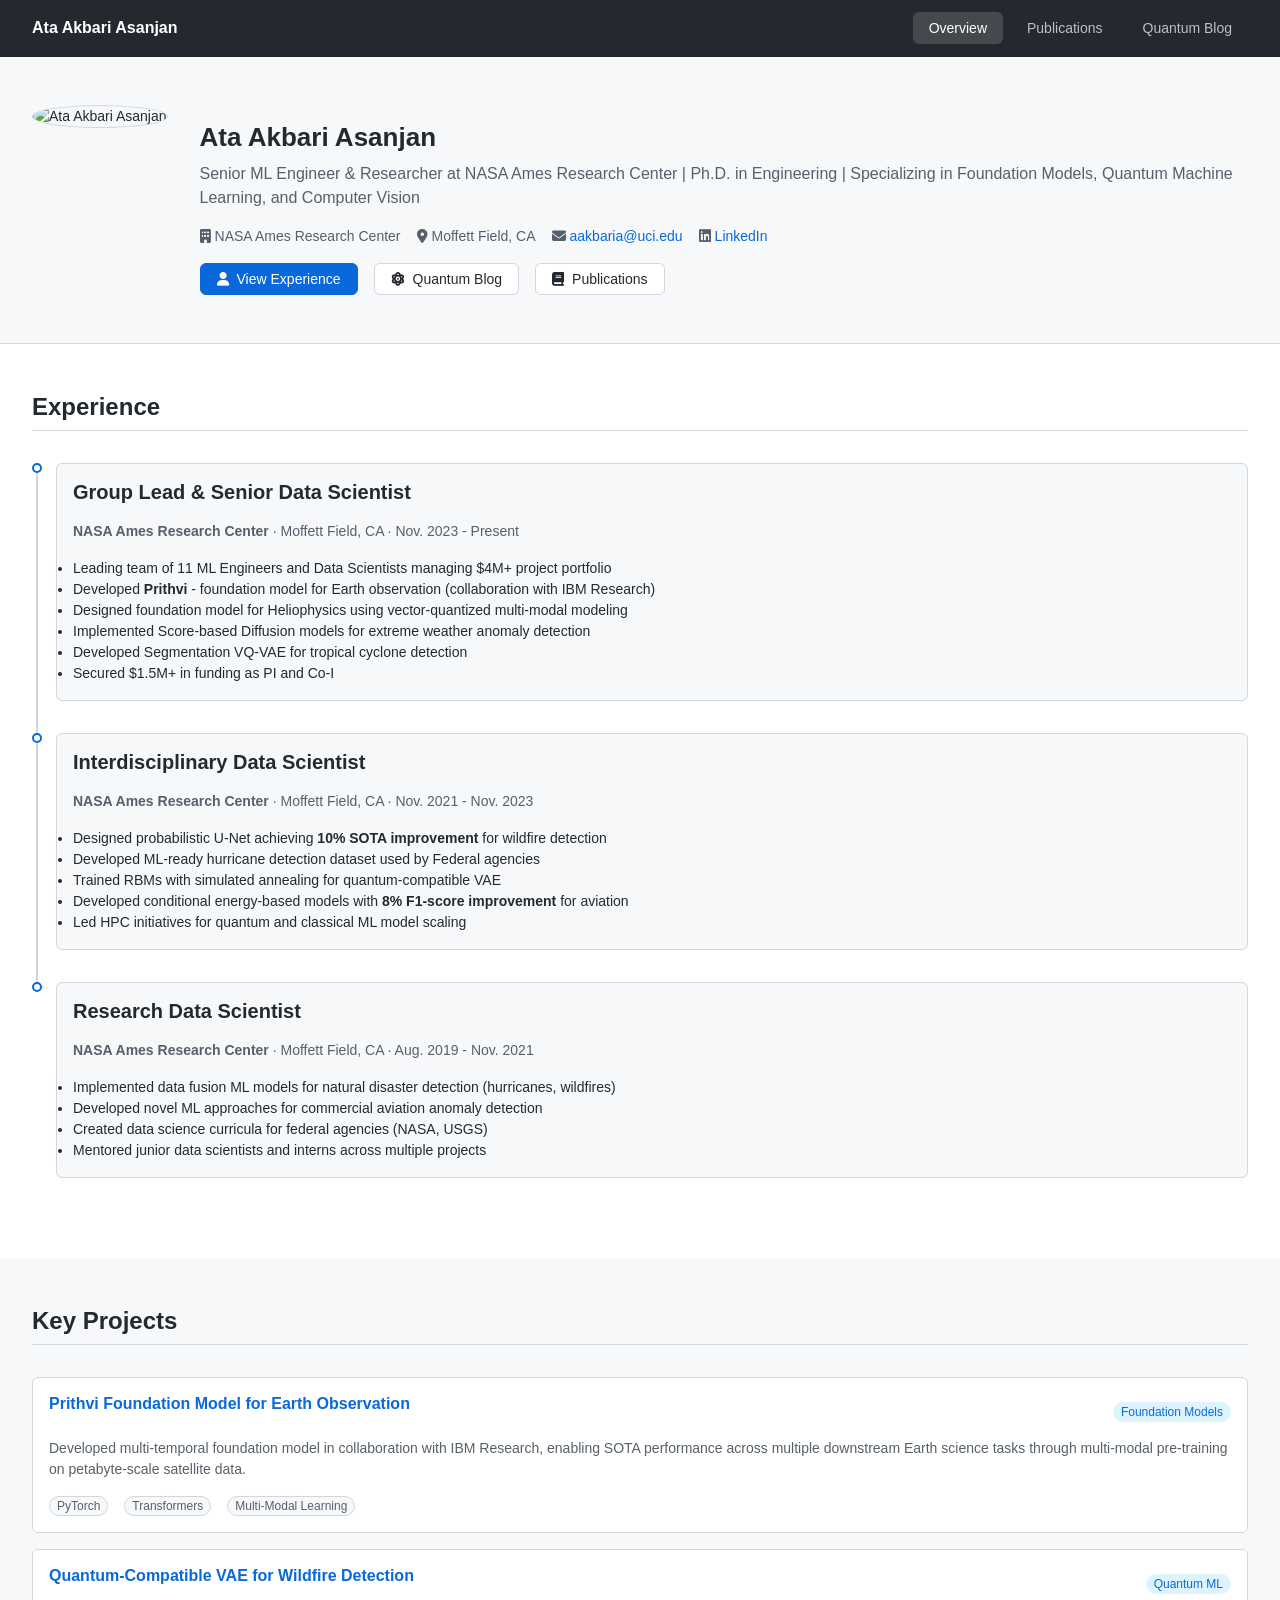
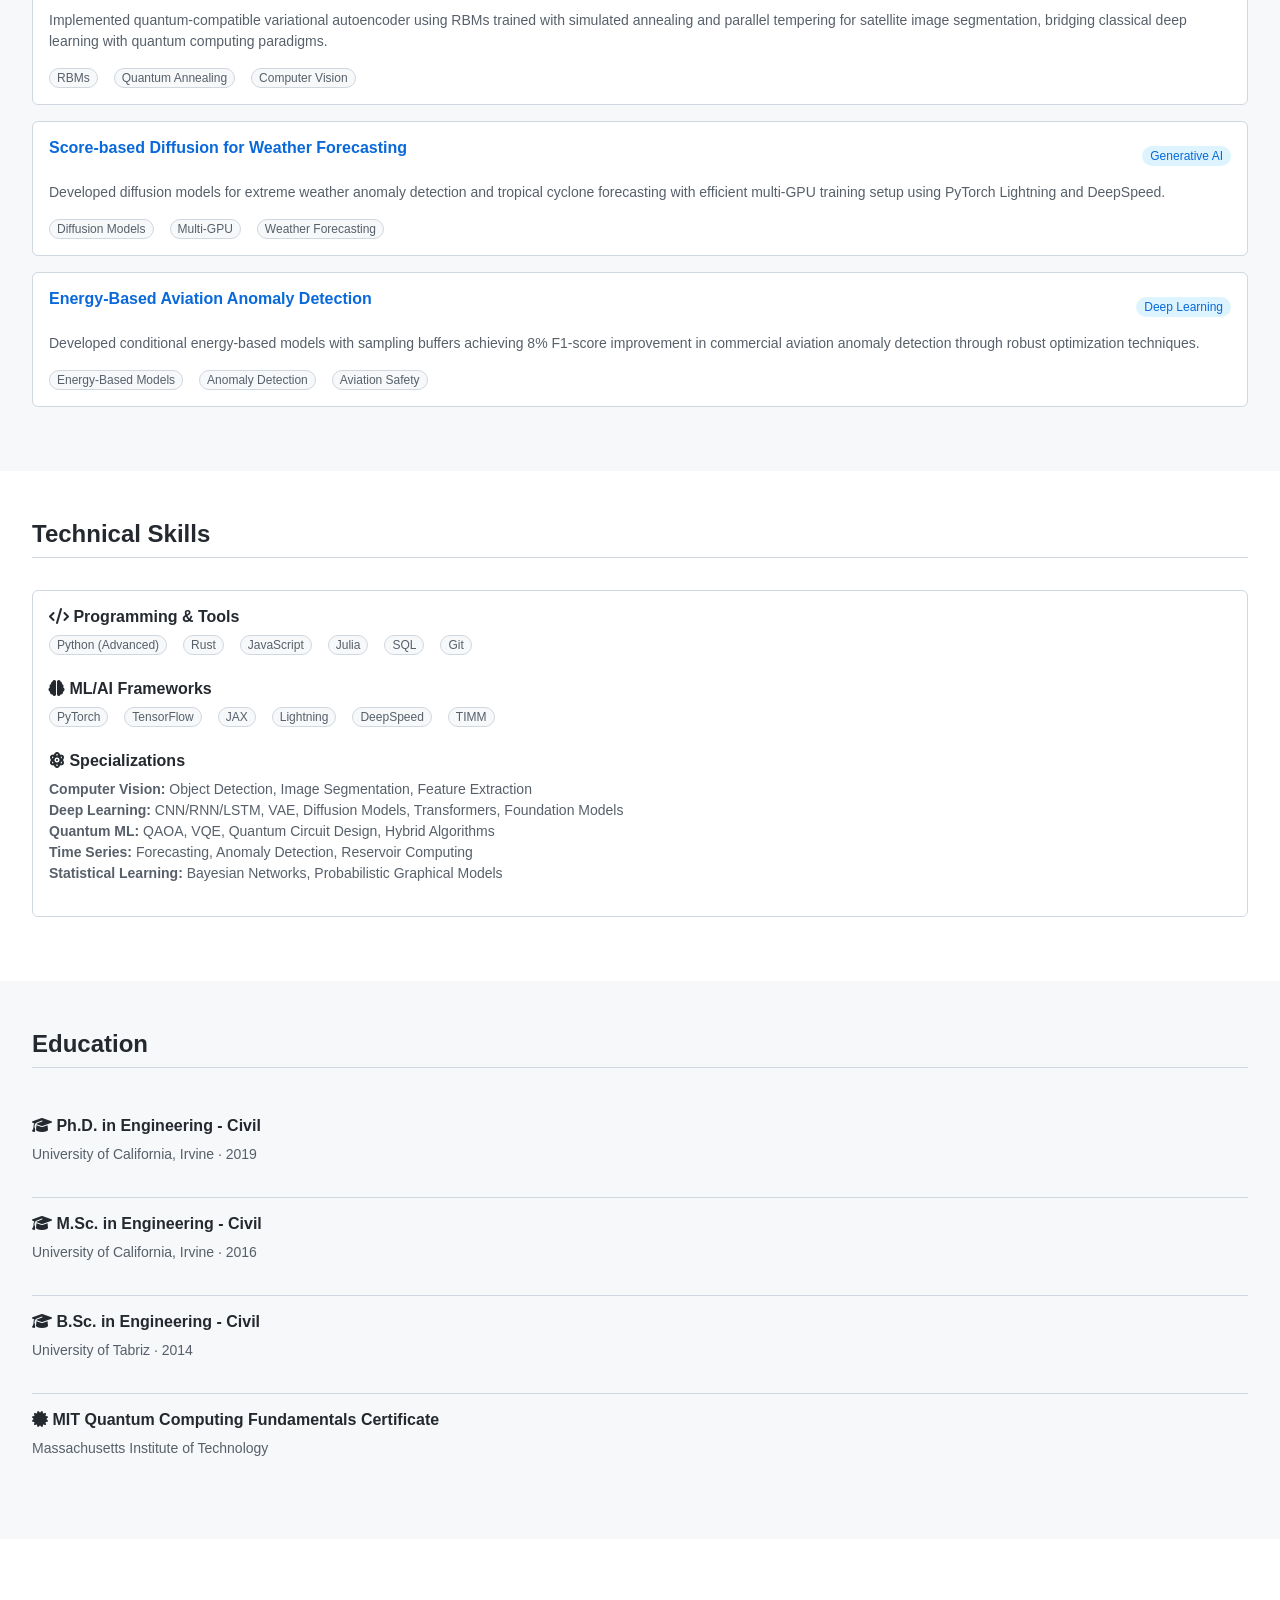
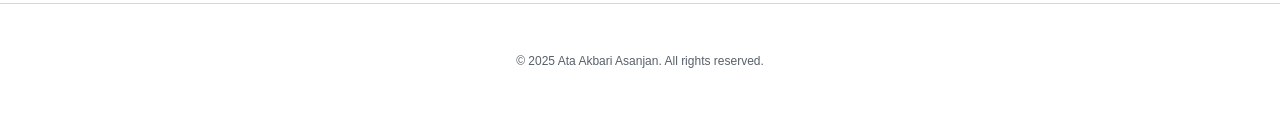
==== index.html @ 7eb31583 "Complete website redesign with quantum research blog" ====
<!DOCTYPE html>
<html lang="en">
<head>
    <meta charset="UTF-8">
    <meta name="viewport" content="width=device-width, initial-scale=1.0">
    <meta name="description" content="Ata Akbari Asanjan - ML Engineer & Researcher specializing in Foundation Models, Computer Vision, and Quantum ML">
    <title>Ata Akbari Asanjan</title>
    <link rel="stylesheet" href="styles/github-style.css">
    <link rel="stylesheet" href="https://cdnjs.cloudflare.com/ajax/libs/font-awesome/6.4.0/css/all.min.css">
</head>
<body>
    <!-- Navigation -->
    <nav class="navbar">
        <div class="container">
            <div class="nav-brand">
                <a href="index.html">Ata Akbari Asanjan</a>
            </div>
            <ul class="nav-menu">
                <li><a href="index.html" class="active">Overview</a></li>
                <li><a href="publications.html">Publications</a></li>
                <li><a href="quantum-blog.html">Quantum Blog</a></li>
            </ul>
        </div>
    </nav>

    <!-- Profile Section -->
    <section class="profile-section">
        <div class="container">
            <div class="profile-container">
                <div class="profile-avatar">
                    <!-- Replace with your actual photo path -->
                    <img src="https://via.placeholder.com/260" alt="Ata Akbari Asanjan">
                </div>
                <div class="profile-info">
                    <h1 class="profile-name">Ata Akbari Asanjan</h1>
                    <p class="profile-bio">
                        Senior ML Engineer & Researcher at NASA Ames Research Center | Ph.D. in Engineering | 
                        Specializing in Foundation Models, Quantum Machine Learning, and Computer Vision
                    </p>
                    <div class="profile-details">
                        <span class="profile-details-item">
                            <i class="fas fa-building"></i>
                            NASA Ames Research Center
                        </span>
                        <span class="profile-details-item">
                            <i class="fas fa-map-marker-alt"></i>
                            Moffett Field, CA
                        </span>
                        <span class="profile-details-item">
                            <i class="fas fa-envelope"></i>
                            <a href="mailto:aakbaria@uci.edu">aakbaria@uci.edu</a>
                        </span>
                        <span class="profile-details-item">
                            <i class="fab fa-linkedin"></i>
                            <a href="https://www.linkedin.com/in/ataakbariasanjan/" target="_blank">LinkedIn</a>
                        </span>
                    </div>
                    <div class="d-flex gap-2">
                        <a href="#experience" class="btn btn-primary">
                            <i class="fas fa-user"></i> View Experience
                        </a>
                        <a href="quantum-blog.html" class="btn btn-secondary">
                            <i class="fas fa-atom"></i> Quantum Blog
                        </a>
                        <a href="publications.html" class="btn btn-secondary">
                            <i class="fas fa-book"></i> Publications
                        </a>
                    </div>
                </div>
            </div>
        </div>
    </section>

    <!-- Experience Section -->
    <section id="experience" class="content-section">
        <div class="container">
            <div class="section-header">
                <h2>Experience</h2>
            </div>

            <div class="timeline-item">
                <div class="timeline-badge"></div>
                <div class="timeline-content">
                    <h3>Group Lead & Senior Data Scientist</h3>
                    <p class="text-muted mb-2">
                        <strong>NASA Ames Research Center</strong> · Moffett Field, CA · Nov. 2023 - Present
                    </p>
                    <ul>
                        <li>Leading team of 11 ML Engineers and Data Scientists managing $4M+ project portfolio</li>
                        <li>Developed <strong>Prithvi</strong> - foundation model for Earth observation (collaboration with IBM Research)</li>
                        <li>Designed foundation model for Heliophysics using vector-quantized multi-modal modeling</li>
                        <li>Implemented Score-based Diffusion models for extreme weather anomaly detection</li>
                        <li>Developed Segmentation VQ-VAE for tropical cyclone detection</li>
                        <li>Secured $1.5M+ in funding as PI and Co-I</li>
                    </ul>
                </div>
            </div>

            <div class="timeline-item">
                <div class="timeline-badge"></div>
                <div class="timeline-content">
                    <h3>Interdisciplinary Data Scientist</h3>
                    <p class="text-muted mb-2">
                        <strong>NASA Ames Research Center</strong> · Moffett Field, CA · Nov. 2021 - Nov. 2023
                    </p>
                    <ul>
                        <li>Designed probabilistic U-Net achieving <strong>10% SOTA improvement</strong> for wildfire detection</li>
                        <li>Developed ML-ready hurricane detection dataset used by Federal agencies</li>
                        <li>Trained RBMs with simulated annealing for quantum-compatible VAE</li>
                        <li>Developed conditional energy-based models with <strong>8% F1-score improvement</strong> for aviation</li>
                        <li>Led HPC initiatives for quantum and classical ML model scaling</li>
                    </ul>
                </div>
            </div>

            <div class="timeline-item">
                <div class="timeline-badge"></div>
                <div class="timeline-content">
                    <h3>Research Data Scientist</h3>
                    <p class="text-muted mb-2">
                        <strong>NASA Ames Research Center</strong> · Moffett Field, CA · Aug. 2019 - Nov. 2021
                    </p>
                    <ul>
                        <li>Implemented data fusion ML models for natural disaster detection (hurricanes, wildfires)</li>
                        <li>Developed novel ML approaches for commercial aviation anomaly detection</li>
                        <li>Created data science curricula for federal agencies (NASA, USGS)</li>
                        <li>Mentored junior data scientists and interns across multiple projects</li>
                    </ul>
                </div>
            </div>
        </div>
    </section>

    <!-- Key Projects Section -->
    <section class="content-section" style="background-color: var(--color-canvas-subtle);">
        <div class="container">
            <div class="section-header">
                <h2>Key Projects</h2>
            </div>

            <div class="card">
                <div class="card-header">
                    <h3 class="card-title">Prithvi Foundation Model for Earth Observation</h3>
                    <span class="label label-default">Foundation Models</span>
                </div>
                <p class="card-description">
                    Developed multi-temporal foundation model in collaboration with IBM Research, enabling SOTA 
                    performance across multiple downstream Earth science tasks through multi-modal pre-training 
                    on petabyte-scale satellite data.
                </p>
                <div class="d-flex gap-2 flex-wrap">
                    <span class="label label-subtle">PyTorch</span>
                    <span class="label label-subtle">Transformers</span>
                    <span class="label label-subtle">Multi-Modal Learning</span>
                </div>
            </div>

            <div class="card">
                <div class="card-header">
                    <h3 class="card-title">Quantum-Compatible VAE for Wildfire Detection</h3>
                    <span class="label label-default">Quantum ML</span>
                </div>
                <p class="card-description">
                    Implemented quantum-compatible variational autoencoder using RBMs trained with simulated 
                    annealing and parallel tempering for satellite image segmentation, bridging classical 
                    deep learning with quantum computing paradigms.
                </p>
                <div class="d-flex gap-2 flex-wrap">
                    <span class="label label-subtle">RBMs</span>
                    <span class="label label-subtle">Quantum Annealing</span>
                    <span class="label label-subtle">Computer Vision</span>
                </div>
            </div>

            <div class="card">
                <div class="card-header">
                    <h3 class="card-title">Score-based Diffusion for Weather Forecasting</h3>
                    <span class="label label-default">Generative AI</span>
                </div>
                <p class="card-description">
                    Developed diffusion models for extreme weather anomaly detection and tropical cyclone 
                    forecasting with efficient multi-GPU training setup using PyTorch Lightning and DeepSpeed.
                </p>
                <div class="d-flex gap-2 flex-wrap">
                    <span class="label label-subtle">Diffusion Models</span>
                    <span class="label label-subtle">Multi-GPU</span>
                    <span class="label label-subtle">Weather Forecasting</span>
                </div>
            </div>

            <div class="card">
                <div class="card-header">
                    <h3 class="card-title">Energy-Based Aviation Anomaly Detection</h3>
                    <span class="label label-default">Deep Learning</span>
                </div>
                <p class="card-description">
                    Developed conditional energy-based models with sampling buffers achieving 8% F1-score 
                    improvement in commercial aviation anomaly detection through robust optimization techniques.
                </p>
                <div class="d-flex gap-2 flex-wrap">
                    <span class="label label-subtle">Energy-Based Models</span>
                    <span class="label label-subtle">Anomaly Detection</span>
                    <span class="label label-subtle">Aviation Safety</span>
                </div>
            </div>
        </div>
    </section>

    <!-- Skills Section -->
    <section class="content-section">
        <div class="container">
            <div class="section-header">
                <h2>Technical Skills</h2>
            </div>

            <div class="card">
                <h4><i class="fas fa-code"></i> Programming & Tools</h4>
                <div class="d-flex gap-2 flex-wrap mb-3">
                    <span class="label label-subtle">Python (Advanced)</span>
                    <span class="label label-subtle">Rust</span>
                    <span class="label label-subtle">JavaScript</span>
                    <span class="label label-subtle">Julia</span>
                    <span class="label label-subtle">SQL</span>
                    <span class="label label-subtle">Git</span>
                </div>

                <h4><i class="fas fa-brain"></i> ML/AI Frameworks</h4>
                <div class="d-flex gap-2 flex-wrap mb-3">
                    <span class="label label-subtle">PyTorch</span>
                    <span class="label label-subtle">TensorFlow</span>
                    <span class="label label-subtle">JAX</span>
                    <span class="label label-subtle">Lightning</span>
                    <span class="label label-subtle">DeepSpeed</span>
                    <span class="label label-subtle">TIMM</span>
                </div>

                <h4><i class="fas fa-atom"></i> Specializations</h4>
                <p class="text-muted">
                    <strong>Computer Vision:</strong> Object Detection, Image Segmentation, Feature Extraction<br>
                    <strong>Deep Learning:</strong> CNN/RNN/LSTM, VAE, Diffusion Models, Transformers, Foundation Models<br>
                    <strong>Quantum ML:</strong> QAOA, VQE, Quantum Circuit Design, Hybrid Algorithms<br>
                    <strong>Time Series:</strong> Forecasting, Anomaly Detection, Reservoir Computing<br>
                    <strong>Statistical Learning:</strong> Bayesian Networks, Probabilistic Graphical Models
                </p>
            </div>
        </div>
    </section>

    <!-- Education Section -->
    <section class="content-section" style="background-color: var(--color-canvas-subtle);">
        <div class="container">
            <div class="section-header">
                <h2>Education</h2>
            </div>

            <div class="list-style-none">
                <div class="list-item">
                    <h4><i class="fas fa-graduation-cap"></i> Ph.D. in Engineering - Civil</h4>
                    <p class="text-muted">University of California, Irvine · 2019</p>
                </div>
                <div class="list-item">
                    <h4><i class="fas fa-graduation-cap"></i> M.Sc. in Engineering - Civil</h4>
                    <p class="text-muted">University of California, Irvine · 2016</p>
                </div>
                <div class="list-item">
                    <h4><i class="fas fa-graduation-cap"></i> B.Sc. in Engineering - Civil</h4>
                    <p class="text-muted">University of Tabriz · 2014</p>
                </div>
                <div class="list-item">
                    <h4><i class="fas fa-certificate"></i> MIT Quantum Computing Fundamentals Certificate</h4>
                    <p class="text-muted">Massachusetts Institute of Technology</p>
                </div>
            </div>
        </div>
    </section>

    <!-- Footer -->
    <footer class="footer">
        <div class="container">
            <p>&copy; 2025 Ata Akbari Asanjan. All rights reserved.</p>
        </div>
    </footer>

    <script src="scripts/main.js"></script>
</body>
</html>
---- styles/github-style.css ----
/* ===================================
   GitHub-Inspired Simple Theme
   =================================== */

:root {
    --color-fg-default: #24292f;
    --color-fg-muted: #57606a;
    --color-fg-subtle: #6e7781;
    
    --color-canvas-default: #ffffff;
    --color-canvas-subtle: #f6f8fa;
    --color-canvas-inset: #eaeef2;
    
    --color-border-default: #d0d7de;
    --color-border-muted: #d8dee4;
    
    --color-accent-fg: #0969da;
    --color-accent-emphasis: #0969da;
    
    --color-danger-fg: #cf222e;
    --color-success-fg: #1a7f37;
    
    --color-neutral-emphasis-plus: #24292f;
    
    --base-size-4: 4px;
    --base-size-8: 8px;
    --base-size-16: 16px;
    --base-size-24: 24px;
    --base-size-32: 32px;
    --base-size-40: 40px;
    --base-size-48: 48px;
    --base-size-64: 64px;
}

* {
    margin: 0;
    padding: 0;
    box-sizing: border-box;
}

html {
    scroll-behavior: smooth;
}

body {
    font-family: -apple-system, BlinkMacSystemFont, 'Segoe UI', 'Noto Sans', Helvetica, Arial, sans-serif;
    font-size: 14px;
    line-height: 1.5;
    color: var(--color-fg-default);
    background-color: var(--color-canvas-default);
}

/* Container */
.container {
    max-width: 1280px;
    margin: 0 auto;
    padding: 0 var(--base-size-32);
}

/* Typography */
h1 {
    font-size: 32px;
    font-weight: 600;
    line-height: 1.25;
    margin-bottom: var(--base-size-16);
}

h2 {
    font-size: 24px;
    font-weight: 600;
    line-height: 1.25;
    margin-bottom: var(--base-size-16);
    padding-bottom: var(--base-size-8);
    border-bottom: 1px solid var(--color-border-default);
}

h3 {
    font-size: 20px;
    font-weight: 600;
    line-height: 1.25;
    margin-bottom: var(--base-size-16);
}

h4 {
    font-size: 16px;
    font-weight: 600;
    line-height: 1.25;
    margin-bottom: var(--base-size-8);
}

p {
    margin-bottom: var(--base-size-16);
    line-height: 1.5;
}

a {
    color: var(--color-accent-fg);
    text-decoration: none;
}

a:hover {
    text-decoration: underline;
}

/* Navigation */
.navbar {
    background-color: var(--color-neutral-emphasis-plus);
    border-bottom: 1px solid rgba(0, 0, 0, 0.1);
    padding: var(--base-size-16) 0;
}

.navbar .container {
    display: flex;
    justify-content: space-between;
    align-items: center;
}

.nav-brand a {
    color: #ffffff;
    font-size: 16px;
    font-weight: 600;
}

.nav-brand a:hover {
    text-decoration: none;
}

.nav-menu {
    display: flex;
    list-style: none;
    gap: var(--base-size-8);
}

.nav-menu a {
    color: rgba(255, 255, 255, 0.7);
    padding: var(--base-size-8) var(--base-size-16);
    border-radius: 6px;
    font-weight: 500;
    transition: all 0.2s;
}

.nav-menu a:hover {
    color: #ffffff;
    background-color: rgba(255, 255, 255, 0.1);
    text-decoration: none;
}

.nav-menu a.active {
    color: #ffffff;
    background-color: rgba(255, 255, 255, 0.15);
}

/* Profile Section */
.profile-section {
    padding: var(--base-size-48) 0;
    background-color: var(--color-canvas-subtle);
    border-bottom: 1px solid var(--color-border-default);
}

.profile-container {
    display: flex;
    gap: var(--base-size-32);
    align-items: flex-start;
}

.profile-avatar {
    flex-shrink: 0;
}

.profile-avatar img {
    width: 260px;
    height: 260px;
    border-radius: 50%;
    border: 1px solid var(--color-border-default);
    object-fit: cover;
}

.profile-info {
    flex: 1;
    padding-top: var(--base-size-16);
}

.profile-name {
    font-size: 26px;
    font-weight: 600;
    line-height: 1.25;
    margin-bottom: var(--base-size-8);
}

.profile-bio {
    font-size: 16px;
    color: var(--color-fg-muted);
    margin-bottom: var(--base-size-16);
}

.profile-details {
    display: flex;
    flex-wrap: wrap;
    gap: var(--base-size-16);
    font-size: 14px;
    color: var(--color-fg-muted);
    margin-bottom: var(--base-size-16);
}

.profile-details-item {
    display: flex;
    align-items: center;
    gap: var(--base-size-4);
}

/* Buttons */
.btn {
    display: inline-flex;
    align-items: center;
    gap: var(--base-size-8);
    padding: 5px 16px;
    font-size: 14px;
    font-weight: 500;
    line-height: 20px;
    white-space: nowrap;
    vertical-align: middle;
    cursor: pointer;
    user-select: none;
    border: 1px solid;
    border-radius: 6px;
    transition: all 0.2s;
}

.btn-primary {
    color: #ffffff;
    background-color: var(--color-accent-emphasis);
    border-color: var(--color-accent-emphasis);
}

.btn-primary:hover {
    background-color: #0550ae;
    border-color: #0550ae;
    text-decoration: none;
}

.btn-secondary {
    color: var(--color-fg-default);
    background-color: var(--color-canvas-default);
    border-color: var(--color-border-default);
}

.btn-secondary:hover {
    background-color: var(--color-canvas-subtle);
    border-color: var(--color-fg-muted);
    text-decoration: none;
}

/* Content Sections */
.content-section {
    padding: var(--base-size-48) 0;
}

.section-header {
    margin-bottom: var(--base-size-32);
}

/* Cards */
.card {
    background-color: var(--color-canvas-default);
    border: 1px solid var(--color-border-default);
    border-radius: 6px;
    padding: var(--base-size-16);
    margin-bottom: var(--base-size-16);
}

.card:hover {
    border-color: var(--color-fg-muted);
}

.card-header {
    display: flex;
    justify-content: space-between;
    align-items: center;
    margin-bottom: var(--base-size-8);
}

.card-title {
    font-size: 16px;
    font-weight: 600;
    color: var(--color-accent-fg);
}

.card-title:hover {
    text-decoration: underline;
}

.card-meta {
    font-size: 12px;
    color: var(--color-fg-muted);
}

.card-description {
    font-size: 14px;
    color: var(--color-fg-muted);
    margin-bottom: var(--base-size-16);
    line-height: 1.5;
}

/* Labels/Tags */
.label {
    display: inline-block;
    padding: 0 7px;
    font-size: 12px;
    font-weight: 500;
    line-height: 18px;
    border-radius: 2em;
    white-space: nowrap;
}

.label-default {
    background-color: #ddf4ff;
    color: #0969da;
    border: 1px solid transparent;
}

.label-subtle {
    background-color: var(--color-canvas-subtle);
    color: var(--color-fg-muted);
    border: 1px solid var(--color-border-default);
}

/* Lists */
.list-style-none {
    list-style: none;
    padding: 0;
}

.list-item {
    padding: var(--base-size-16) 0;
    border-bottom: 1px solid var(--color-border-default);
}

.list-item:last-child {
    border-bottom: none;
}

/* Timeline */
.timeline-item {
    position: relative;
    padding-left: var(--base-size-24);
    padding-bottom: var(--base-size-32);
}

.timeline-item::before {
    content: '';
    position: absolute;
    left: 4px;
    top: 8px;
    bottom: -8px;
    width: 2px;
    background-color: var(--color-border-default);
}

.timeline-item:last-child::before {
    display: none;
}

.timeline-badge {
    position: absolute;
    left: 0;
    width: 10px;
    height: 10px;
    background-color: var(--color-canvas-default);
    border: 2px solid var(--color-accent-emphasis);
    border-radius: 50%;
}

.timeline-content {
    background-color: var(--color-canvas-subtle);
    border: 1px solid var(--color-border-default);
    border-radius: 6px;
    padding: var(--base-size-16);
}

/* Blog/Markdown Content */
.markdown-body {
    font-size: 16px;
    line-height: 1.6;
}

.markdown-body h1,
.markdown-body h2,
.markdown-body h3,
.markdown-body h4 {
    margin-top: var(--base-size-24);
    margin-bottom: var(--base-size-16);
}

.markdown-body p {
    margin-bottom: var(--base-size-16);
}

.markdown-body ul,
.markdown-body ol {
    padding-left: 2em;
    margin-bottom: var(--base-size-16);
}

.markdown-body li {
    margin-bottom: var(--base-size-8);
}

.markdown-body code {
    padding: 0.2em 0.4em;
    font-size: 85%;
    background-color: var(--color-canvas-subtle);
    border-radius: 6px;
    font-family: 'SF Mono', Monaco, 'Cascadia Code', 'Roboto Mono', Consolas, monospace;
}

.markdown-body pre {
    padding: var(--base-size-16);
    overflow: auto;
    font-size: 85%;
    line-height: 1.45;
    background-color: var(--color-canvas-subtle);
    border-radius: 6px;
    margin-bottom: var(--base-size-16);
}

.markdown-body pre code {
    padding: 0;
    background-color: transparent;
}

.markdown-body blockquote {
    padding: 0 1em;
    color: var(--color-fg-muted);
    border-left: 0.25em solid var(--color-border-default);
    margin-bottom: var(--base-size-16);
}

.markdown-body table {
    border-collapse: collapse;
    width: 100%;
    margin-bottom: var(--base-size-16);
}

.markdown-body table th,
.markdown-body table td {
    padding: 6px 13px;
    border: 1px solid var(--color-border-default);
}

.markdown-body table th {
    font-weight: 600;
    background-color: var(--color-canvas-subtle);
}

.markdown-body img {
    max-width: 100%;
    border-radius: 6px;
}

/* Footer */
.footer {
    border-top: 1px solid var(--color-border-default);
    padding: var(--base-size-48) 0;
    margin-top: var(--base-size-64);
    text-align: center;
    color: var(--color-fg-muted);
    font-size: 12px;
}

/* Utilities */
.text-muted {
    color: var(--color-fg-muted);
}

.text-small {
    font-size: 12px;
}

.mb-2 {
    margin-bottom: var(--base-size-16);
}

.mb-3 {
    margin-bottom: var(--base-size-24);
}

.mb-4 {
    margin-bottom: var(--base-size-32);
}

.d-flex {
    display: flex;
}

.flex-wrap {
    flex-wrap: wrap;
}

.gap-2 {
    gap: var(--base-size-16);
}

.align-items-center {
    align-items: center;
}

/* Responsive */
@media (max-width: 768px) {
    .container {
        padding: 0 var(--base-size-16);
    }
    
    .profile-container {
        flex-direction: column;
        align-items: center;
        text-align: center;
    }
    
    .profile-avatar img {
        width: 200px;
        height: 200px;
    }
    
    .profile-details {
        justify-content: center;
    }
    
    .nav-menu {
        display: none; /* Add hamburger menu logic if needed */
    }
    
    h1 {
        font-size: 24px;
    }
    
    h2 {
        font-size: 20px;
    }
}
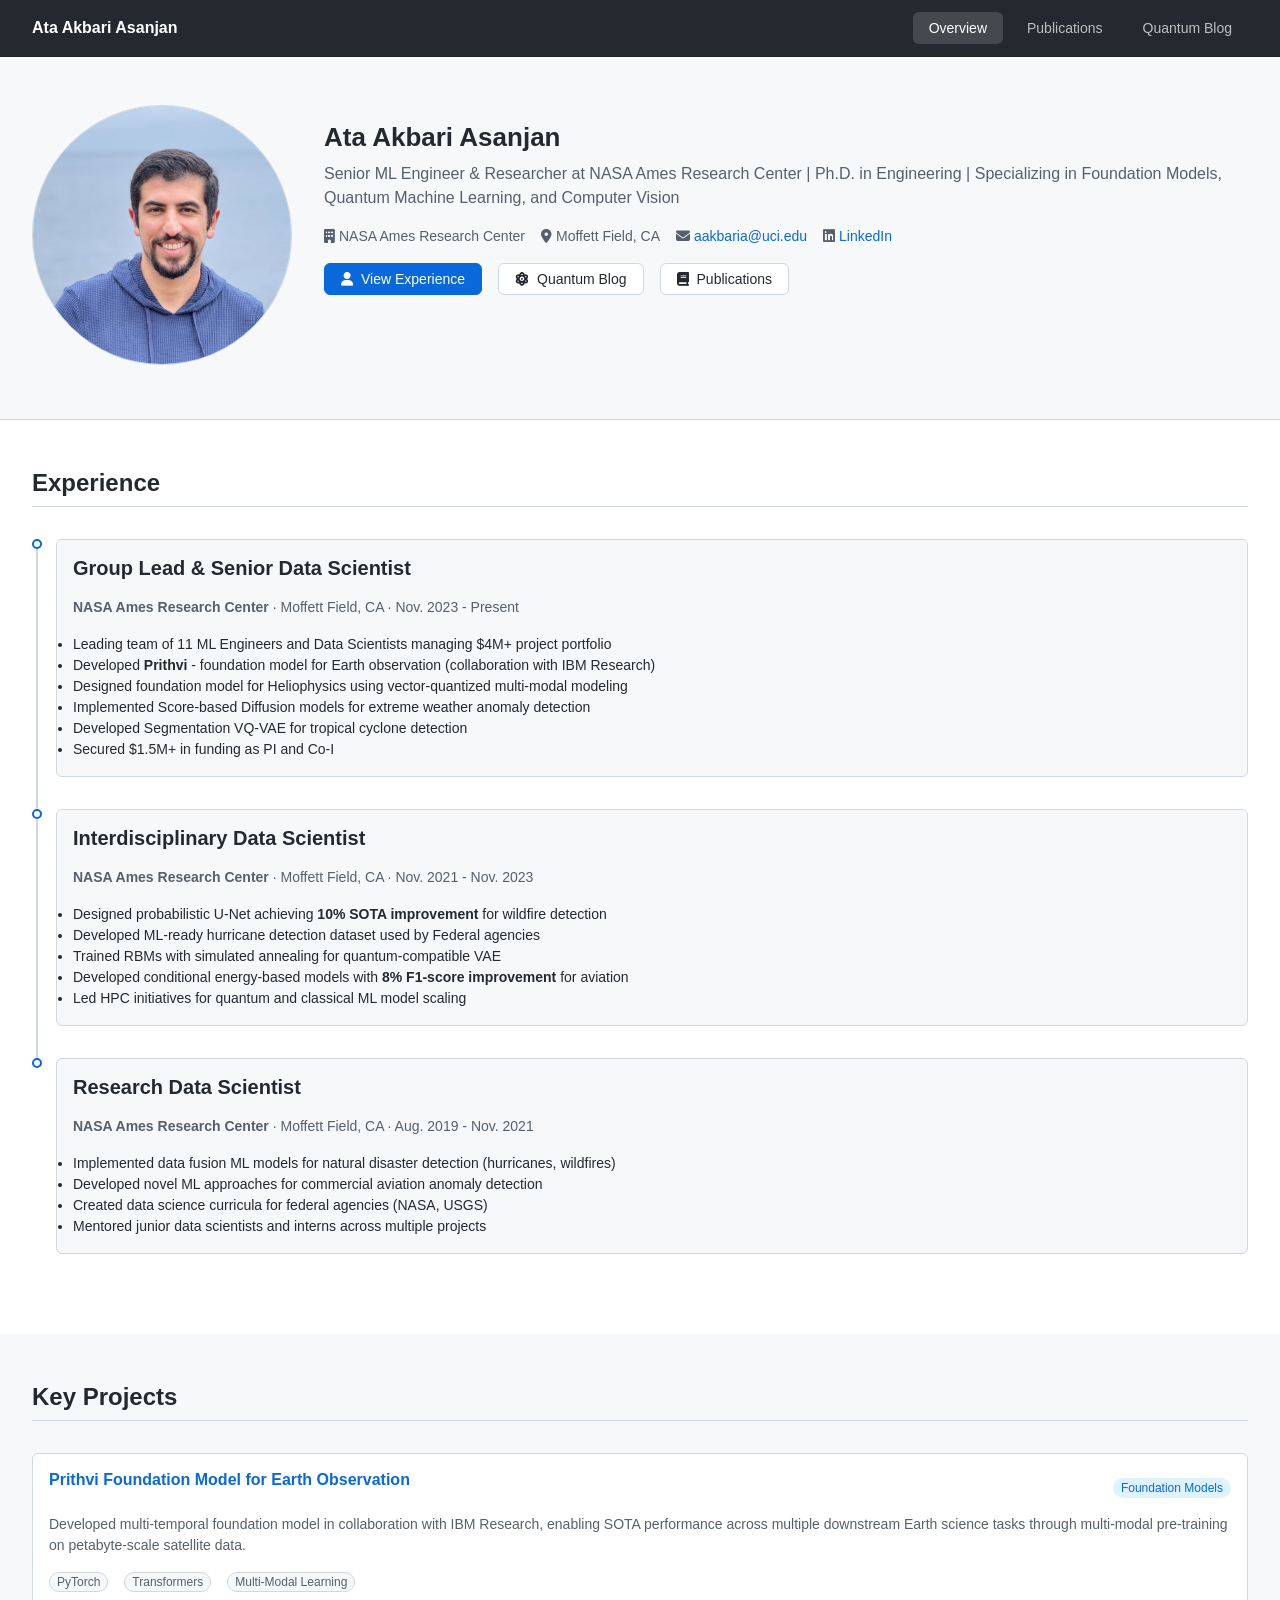
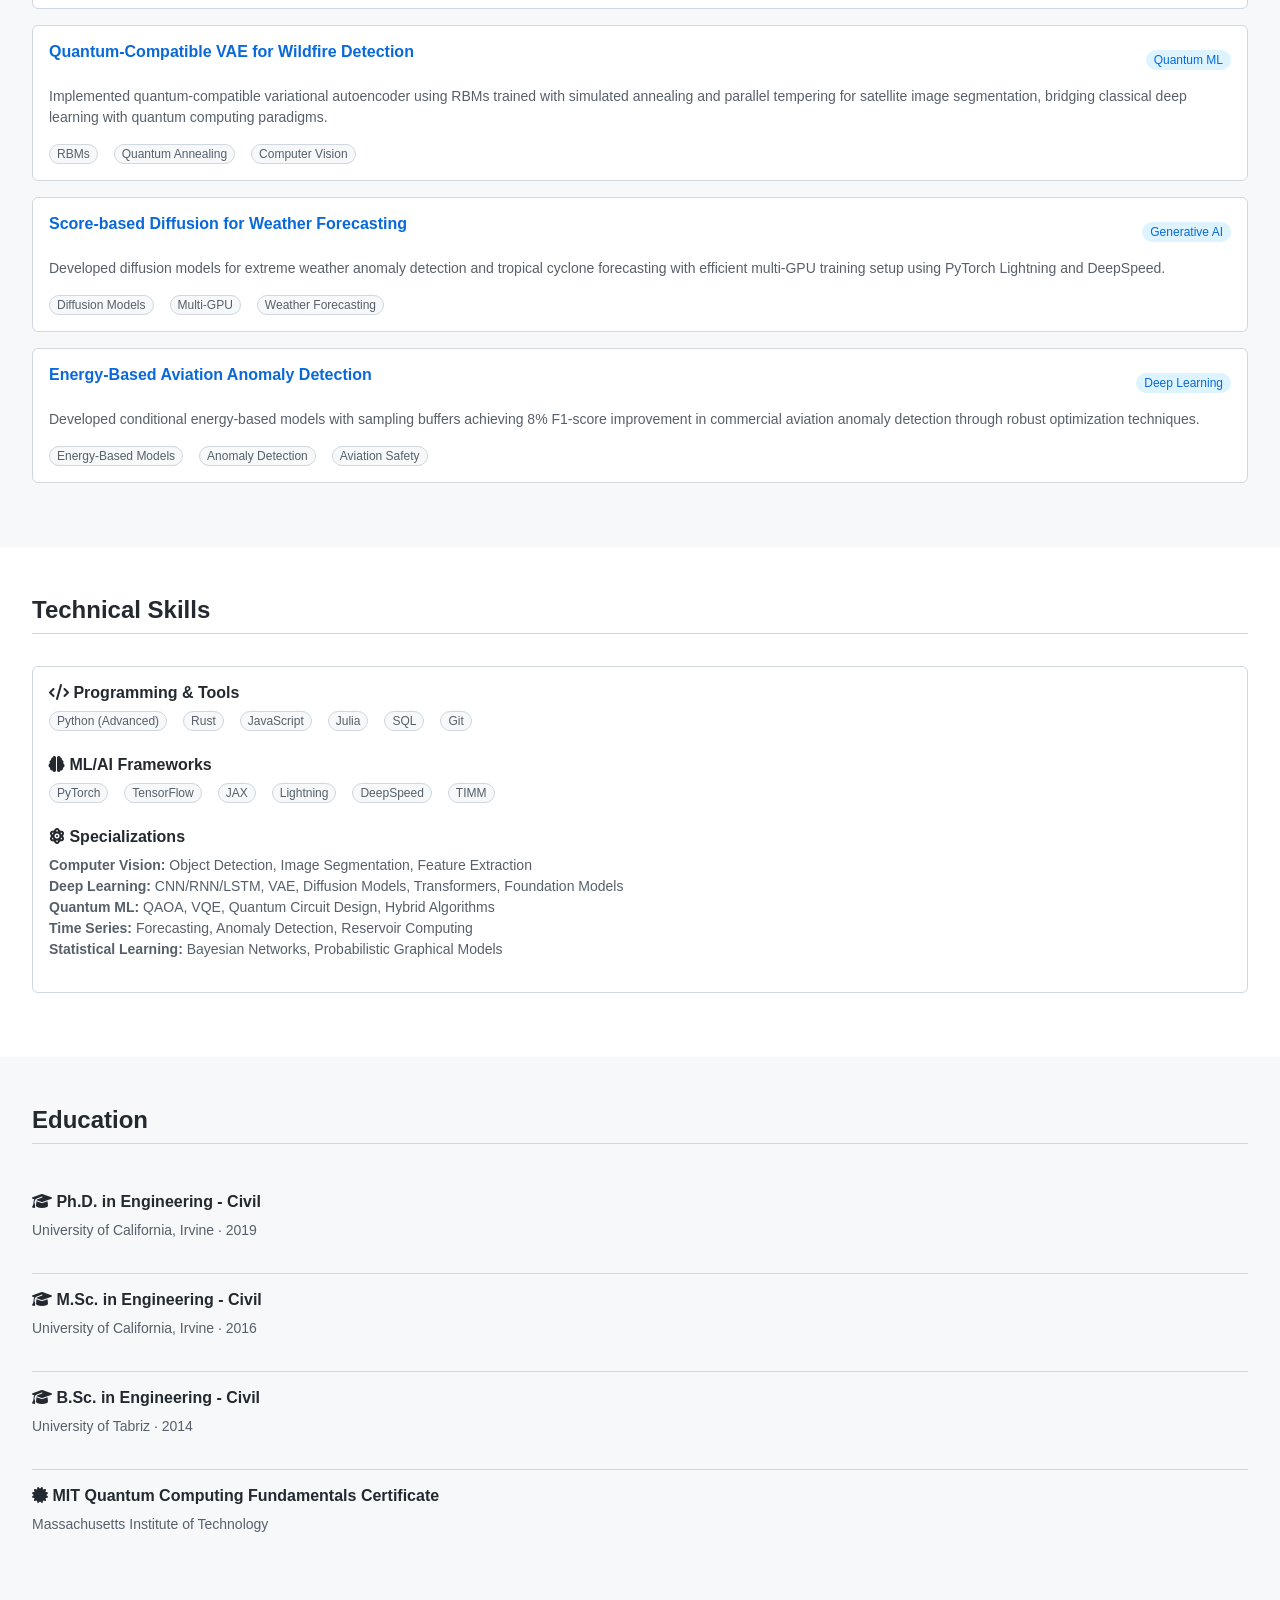
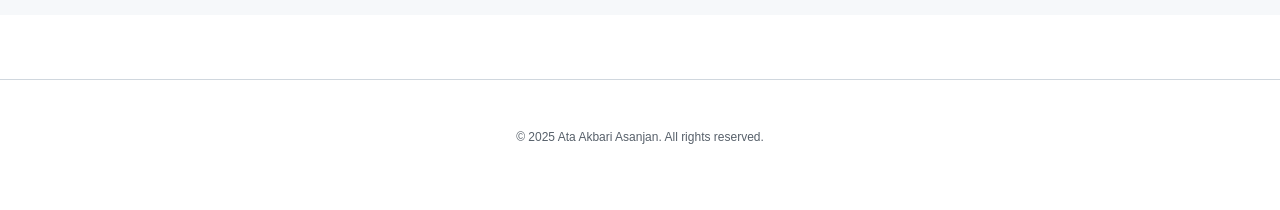
==== commit 1f6a9e60: "Added Profile pic." ====
--- a/index.html
+++ b/index.html
@@ -28,8 +28,7 @@
         <div class="container">
             <div class="profile-container">
                 <div class="profile-avatar">
-                    <!-- Replace with your actual photo path -->
-                    <img src="https://via.placeholder.com/260" alt="Ata Akbari Asanjan">
+                    <img src="./images/profile.jpeg" alt="Ata Akbari Asanjan">
                 </div>
                 <div class="profile-info">
                     <h1 class="profile-name">Ata Akbari Asanjan</h1>
